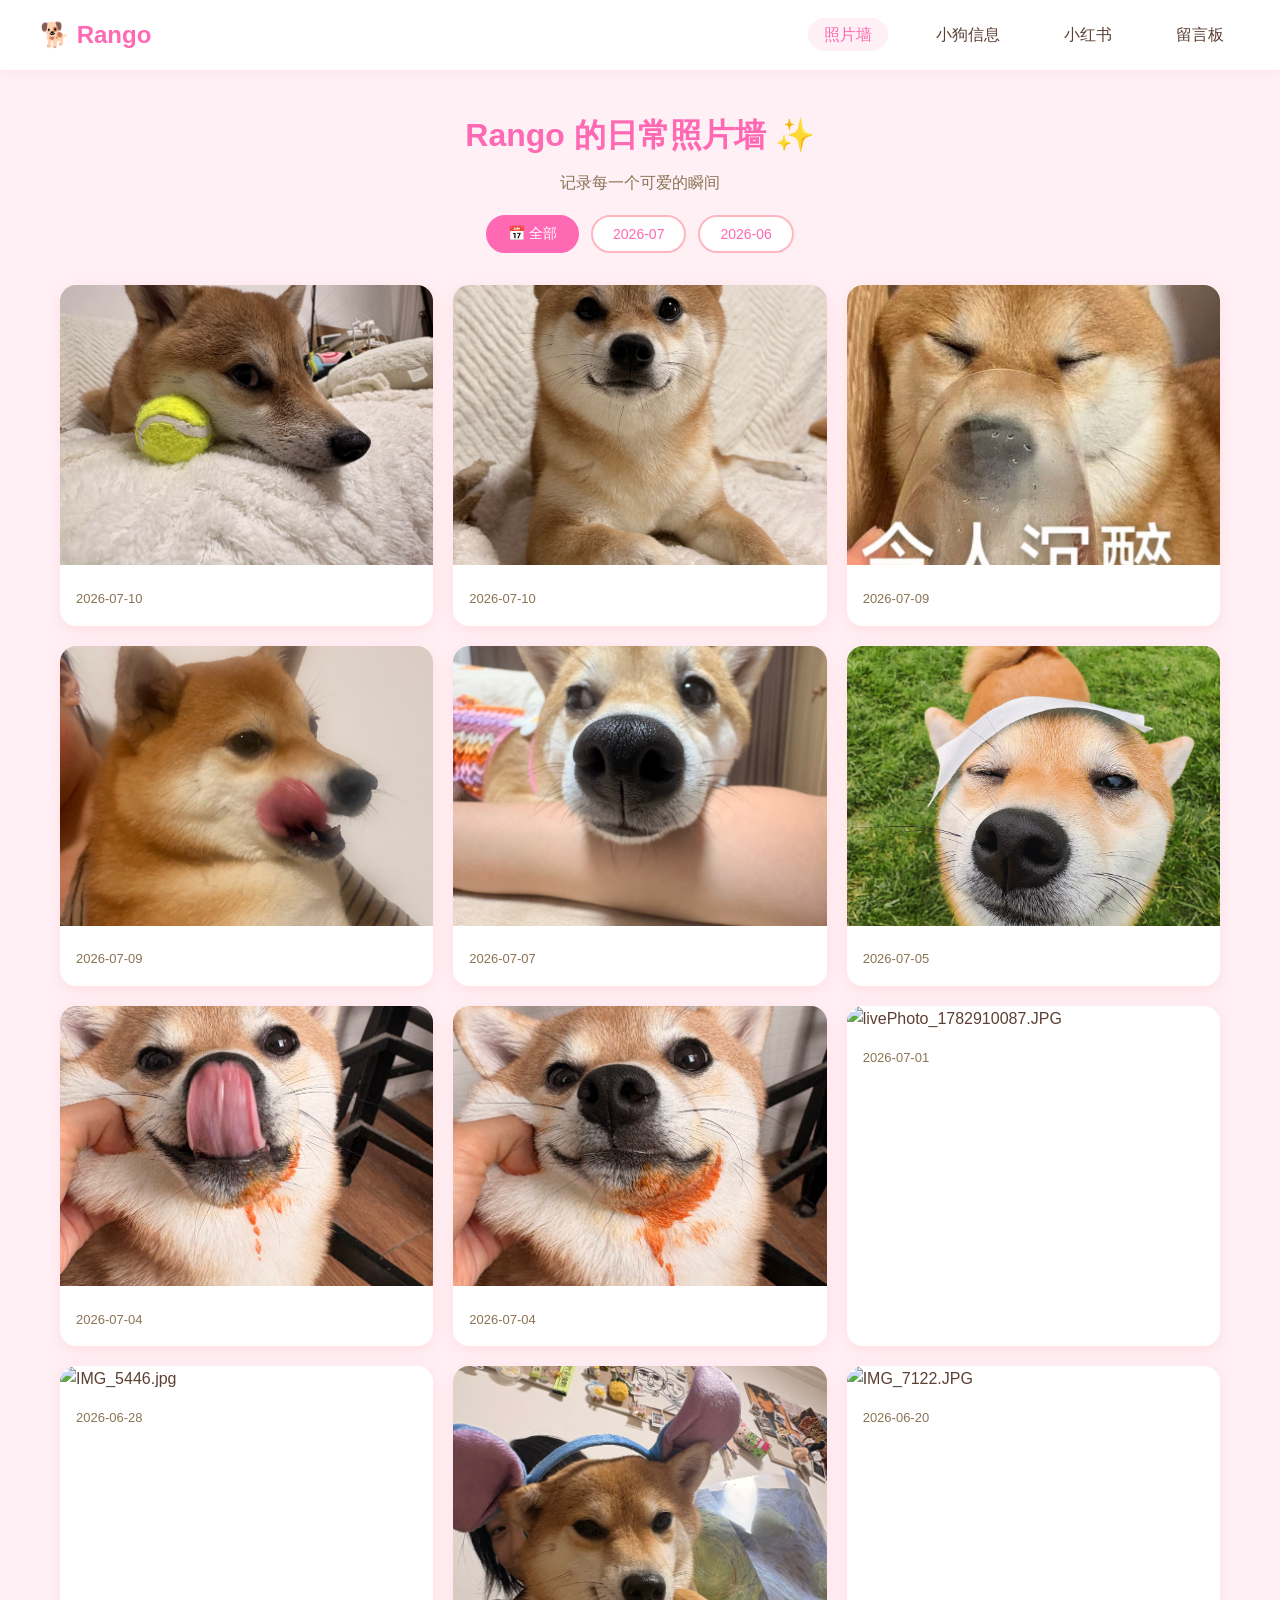
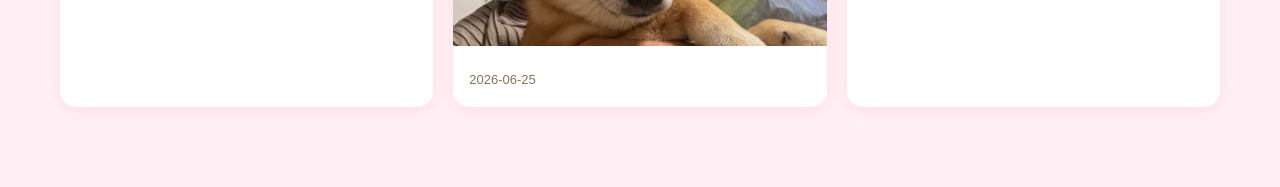
==== index.html @ cf884040 "🐕 Rango website - 小狗日常照片墙" ====
<!DOCTYPE html>
<html lang="zh-CN">
<head>
    <meta charset="UTF-8">
    <meta name="viewport" content="width=device-width, initial-scale=1.0">
    <title>Rango 的日常 🐕</title>
    <link rel="stylesheet" href="styles.css">
</head>
<body>
    <nav>
        <div class="nav-container">
            <div class="logo">🐕 Rango</div>
            <ul class="nav-links">
                <li><a href="index.html" class="active">照片墙</a></li>
                <li><a href="profile.html">小狗信息</a></li>
                <li><a href="xiaohongshu.html">小红书</a></li>
                <li><a href="guestbook.html">留言板</a></li>
            </ul>
        </div>
    </nav>

    <main>
        <h1 class="page-title">Rango 的日常照片墙 ✨</h1>
        <p class="page-subtitle">记录每一个可爱的瞬间</p>
        
        <div id="monthFilter" class="month-filter">
            <button class="filter-btn active" data-filter="all">📅 全部</button>
        </div>
        
        <div id="photoGrid" class="photo-grid">
            <div class="empty-state">
                <div class="emoji">📸</div>
                <p>还没有照片哦~ 运行 update.py 脚本添加照片吧！</p>
            </div>
        </div>
    </main>

    <script>
        let allPhotos = [];

        async function loadPhotos() {
            try {
                const response = await fetch('data/photos.json');
                allPhotos = await response.json();
                const grid = document.getElementById('photoGrid');
                
                if (allPhotos.length === 0) {
                    return;
                }
                
                renderMonthFilter();
                renderPhotos(allPhotos);
            } catch (error) {
                console.log('还没有照片数据，先运行脚本吧~');
            }
        }

        function renderMonthFilter() {
            const months = new Set();
            allPhotos.forEach(photo => {
                const date = photo.date;
                if (date) {
                    months.add(date.substring(0, 7));
                }
            });
            
            const sortedMonths = Array.from(months).sort((a, b) => b.localeCompare(a));
            const filterContainer = document.getElementById('monthFilter');
            
            sortedMonths.forEach(month => {
                const btn = document.createElement('button');
                btn.className = 'filter-btn';
                btn.textContent = month;
                btn.dataset.filter = month;
                btn.onclick = () => filterByMonth(month);
                filterContainer.appendChild(btn);
            });
        }

        function filterByMonth(month) {
            document.querySelectorAll('.filter-btn').forEach(btn => btn.classList.remove('active'));
            event.target.classList.add('active');
            
            if (month === 'all') {
                renderPhotos(allPhotos);
            } else {
                const filtered = allPhotos.filter(photo => photo.date.startsWith(month));
                renderPhotos(filtered);
            }
        }

        function renderPhotos(photos) {
            const grid = document.getElementById('photoGrid');
            
            if (photos.length === 0) {
                grid.innerHTML = `
                    <div class="empty-state">
                        <div class="emoji">📸</div>
                        <p>这个月还没有照片哦~</p>
                    </div>
                `;
                return;
            }
            
            grid.innerHTML = '';
            
            photos.forEach(photo => {
                const card = document.createElement('div');
                card.className = 'photo-card';
                card.innerHTML = `
                    <img src="${photo.src}" alt="${photo.name}" loading="lazy">
                    <div class="photo-info">
                        <div class="photo-date">${photo.date}</div>
                    </div>
                `;
                grid.appendChild(card);
            });
        }
        
        loadPhotos();
    </script>
</body>
</html>
---- styles.css ----
* {
    margin: 0;
    padding: 0;
    box-sizing: border-box;
}

:root {
    --primary-pink: #FFB6C1;
    --light-pink: #FFF0F5;
    --deep-pink: #FF69B4;
    --soft-pink: #FFC0CB;
    --text-dark: #5C4033;
    --text-light: #8B7355;
    --white: #FFFFFF;
    --shadow: 0 4px 15px rgba(255, 182, 193, 0.3);
    --radius: 16px;
}

body {
    font-family: -apple-system, BlinkMacSystemFont, 'Segoe UI', 'PingFang SC', 'Hiragino Sans GB', 'Microsoft YaHei', sans-serif;
    background-color: var(--light-pink);
    color: var(--text-dark);
    line-height: 1.6;
}

nav {
    background: var(--white);
    padding: 16px 40px;
    box-shadow: 0 2px 10px rgba(255, 182, 193, 0.2);
    position: sticky;
    top: 0;
    z-index: 100;
}

.nav-container {
    max-width: 1200px;
    margin: 0 auto;
    display: flex;
    justify-content: space-between;
    align-items: center;
}

.logo {
    font-size: 24px;
    font-weight: bold;
    color: var(--deep-pink);
    display: flex;
    align-items: center;
    gap: 8px;
}

.nav-links {
    display: flex;
    gap: 32px;
    list-style: none;
}

.nav-links a {
    text-decoration: none;
    color: var(--text-dark);
    font-weight: 500;
    padding: 8px 16px;
    border-radius: 20px;
    transition: all 0.3s ease;
}

.nav-links a:hover,
.nav-links a.active {
    background: var(--light-pink);
    color: var(--deep-pink);
}

main {
    max-width: 1200px;
    margin: 0 auto;
    padding: 40px 20px;
}

.page-title {
    text-align: center;
    font-size: 32px;
    margin-bottom: 8px;
    color: var(--deep-pink);
}

.page-subtitle {
    text-align: center;
    color: var(--text-light);
    margin-bottom: 20px;
    font-size: 16px;
}

.month-filter {
    display: flex;
    flex-wrap: wrap;
    gap: 12px;
    justify-content: center;
    margin-bottom: 32px;
}

.filter-btn {
    padding: 8px 20px;
    border: 2px solid var(--primary-pink);
    background: var(--white);
    color: var(--deep-pink);
    border-radius: 20px;
    cursor: pointer;
    font-size: 14px;
    font-weight: 500;
    transition: all 0.3s ease;
}

.filter-btn:hover {
    background: var(--light-pink);
}

.filter-btn.active {
    background: var(--deep-pink);
    color: white;
    border-color: var(--deep-pink);
}

.photo-grid {
    display: grid;
    grid-template-columns: repeat(auto-fill, minmax(280px, 1fr));
    gap: 20px;
    margin-bottom: 40px;
}

.photo-card {
    background: var(--white);
    border-radius: var(--radius);
    overflow: hidden;
    box-shadow: var(--shadow);
    transition: transform 0.3s ease, box-shadow 0.3s ease;
}

.photo-card:hover {
    transform: translateY(-5px);
    box-shadow: 0 8px 25px rgba(255, 182, 193, 0.4);
}

.photo-card img {
    width: 100%;
    height: 280px;
    object-fit: cover;
}

.photo-card .photo-info {
    padding: 16px;
}

.photo-card .photo-date {
    font-size: 13px;
    color: var(--text-light);
}

.profile-card {
    background: var(--white);
    border-radius: var(--radius);
    padding: 40px;
    box-shadow: var(--shadow);
    max-width: 800px;
    margin: 0 auto;
}

.profile-header {
    display: flex;
    align-items: center;
    gap: 32px;
    margin-bottom: 32px;
}

.profile-avatar {
    width: 120px;
    height: 120px;
    border-radius: 50%;
    background: var(--light-pink);
    display: flex;
    align-items: center;
    justify-content: center;
    font-size: 48px;
    border: 4px solid var(--primary-pink);
}

.profile-name {
    font-size: 32px;
    color: var(--deep-pink);
    margin-bottom: 8px;
}

.profile-tagline {
    color: var(--text-light);
    font-size: 16px;
}

.info-section {
    margin-bottom: 28px;
}

.info-section h3 {
    color: var(--deep-pink);
    margin-bottom: 12px;
    font-size: 20px;
    display: flex;
    align-items: center;
    gap: 8px;
}

.info-grid {
    display: grid;
    grid-template-columns: repeat(2, 1fr);
    gap: 16px;
}

.info-item {
    background: var(--light-pink);
    padding: 16px;
    border-radius: 12px;
}

.info-item .label {
    font-size: 13px;
    color: var(--text-light);
    margin-bottom: 4px;
}

.info-item .value {
    font-size: 18px;
    font-weight: 600;
    color: var(--text-dark);
}

.stats-grid {
    display: grid;
    grid-template-columns: repeat(4, 1fr);
    gap: 20px;
    margin-bottom: 40px;
}

.stat-card {
    background: var(--white);
    padding: 24px;
    border-radius: var(--radius);
    text-align: center;
    box-shadow: var(--shadow);
}

.stat-number {
    font-size: 32px;
    font-weight: bold;
    color: var(--deep-pink);
    margin-bottom: 4px;
}

.stat-label {
    font-size: 14px;
    color: var(--text-light);
}

.note-grid {
    display: grid;
    grid-template-columns: repeat(auto-fill, minmax(240px, 1fr));
    gap: 20px;
}

.note-card {
    background: var(--white);
    border-radius: var(--radius);
    overflow: hidden;
    box-shadow: var(--shadow);
    transition: transform 0.3s ease;
}

.note-card:hover {
    transform: translateY(-3px);
}

.note-card img {
    width: 100%;
    aspect-ratio: 3/4;
    object-fit: cover;
}

.note-card .note-content {
    padding: 16px;
}

.note-card .note-title {
    font-size: 15px;
    font-weight: 600;
    margin-bottom: 8px;
    line-height: 1.4;
}

.note-card .note-stats {
    display: flex;
    gap: 16px;
    font-size: 13px;
    color: var(--text-light);
}

.xhs-header {
    background: var(--white);
    border-radius: var(--radius);
    padding: 32px;
    box-shadow: var(--shadow);
    margin-bottom: 32px;
    display: flex;
    align-items: center;
    gap: 28px;
}

.xhs-avatar {
    width: 100px;
    height: 100px;
    border-radius: 50%;
    background: linear-gradient(135deg, var(--primary-pink), var(--deep-pink));
    display: flex;
    align-items: center;
    justify-content: center;
    font-size: 40px;
    flex-shrink: 0;
}

.xhs-info h2 {
    font-size: 24px;
    margin-bottom: 8px;
    color: var(--text-dark);
}

.xhs-info .xhs-id {
    color: var(--text-light);
    font-size: 14px;
    margin-bottom: 12px;
}

.xhs-info .xhs-bio {
    color: var(--text-dark);
    font-size: 15px;
    line-height: 1.6;
}

.style-section {
    background: var(--white);
    border-radius: var(--radius);
    padding: 32px;
    box-shadow: var(--shadow);
    margin-bottom: 32px;
}

.style-section h3 {
    color: var(--deep-pink);
    margin-bottom: 16px;
    font-size: 20px;
}

.style-tags {
    display: flex;
    flex-wrap: wrap;
    gap: 12px;
}

.style-tag {
    background: var(--light-pink);
    color: var(--deep-pink);
    padding: 8px 20px;
    border-radius: 20px;
    font-size: 14px;
    font-weight: 500;
}

.empty-state {
    text-align: center;
    padding: 60px 20px;
    color: var(--text-light);
}

.empty-state .emoji {
    font-size: 64px;
    margin-bottom: 16px;
}

.empty-state p {
    font-size: 16px;
}

.guestbook-container {
    max-width: 800px;
    margin: 0 auto;
}

.guestbook-form {
    background: var(--white);
    border-radius: var(--radius);
    padding: 32px;
    box-shadow: var(--shadow);
    margin-bottom: 32px;
}

.guestbook-form h3 {
    color: var(--deep-pink);
    margin-bottom: 24px;
    font-size: 20px;
}

.form-group {
    margin-bottom: 20px;
}

.form-group label {
    display: block;
    margin-bottom: 8px;
    color: var(--text-dark);
    font-weight: 500;
}

.form-group input,
.form-group textarea {
    width: 100%;
    padding: 12px;
    border: 2px solid var(--primary-pink);
    border-radius: 12px;
    font-size: 15px;
    transition: border-color 0.3s ease;
}

.form-group input:focus,
.form-group textarea:focus {
    outline: none;
    border-color: var(--deep-pink);
}

.form-group textarea {
    resize: vertical;
}

.submit-btn {
    width: 100%;
    padding: 14px;
    background: linear-gradient(135deg, var(--deep-pink), var(--primary-pink));
    color: white;
    border: none;
    border-radius: 12px;
    font-size: 16px;
    font-weight: 600;
    cursor: pointer;
    transition: transform 0.3s ease, box-shadow 0.3s ease;
}

.submit-btn:hover {
    transform: translateY(-2px);
    box-shadow: 0 6px 20px rgba(255, 105, 180, 0.4);
}

.guestbook-list {
    background: var(--white);
    border-radius: var(--radius);
    padding: 32px;
    box-shadow: var(--shadow);
}

.guestbook-list h3 {
    color: var(--deep-pink);
    margin-bottom: 20px;
    font-size: 20px;
}

.messages {
    display: flex;
    flex-direction: column;
    gap: 16px;
}

.message-card {
    background: var(--light-pink);
    padding: 20px;
    border-radius: 12px;
}

.message-header {
    display: flex;
    justify-content: space-between;
    align-items: center;
    margin-bottom: 12px;
}

.message-name {
    font-weight: 600;
    color: var(--deep-pink);
    font-size: 15px;
}

.message-time {
    font-size: 12px;
    color: var(--text-light);
}

.message-content {
    color: var(--text-dark);
    line-height: 1.6;
    font-size: 15px;
}

@media (max-width: 768px) {
    .nav-links {
        gap: 16px;
    }
    
    .nav-links a {
        padding: 6px 12px;
        font-size: 14px;
    }
    
    .profile-header {
        flex-direction: column;
        text-align: center;
    }
    
    .info-grid {
        grid-template-columns: 1fr;
    }
    
    .stats-grid {
        grid-template-columns: repeat(2, 1fr);
    }
    
    .xhs-header {
        flex-direction: column;
        text-align: center;
    }
    
    .photo-grid {
        grid-template-columns: repeat(auto-fill, minmax(160px, 1fr));
        gap: 12px;
    }
    
    .photo-card img {
        height: 180px;
    }
}
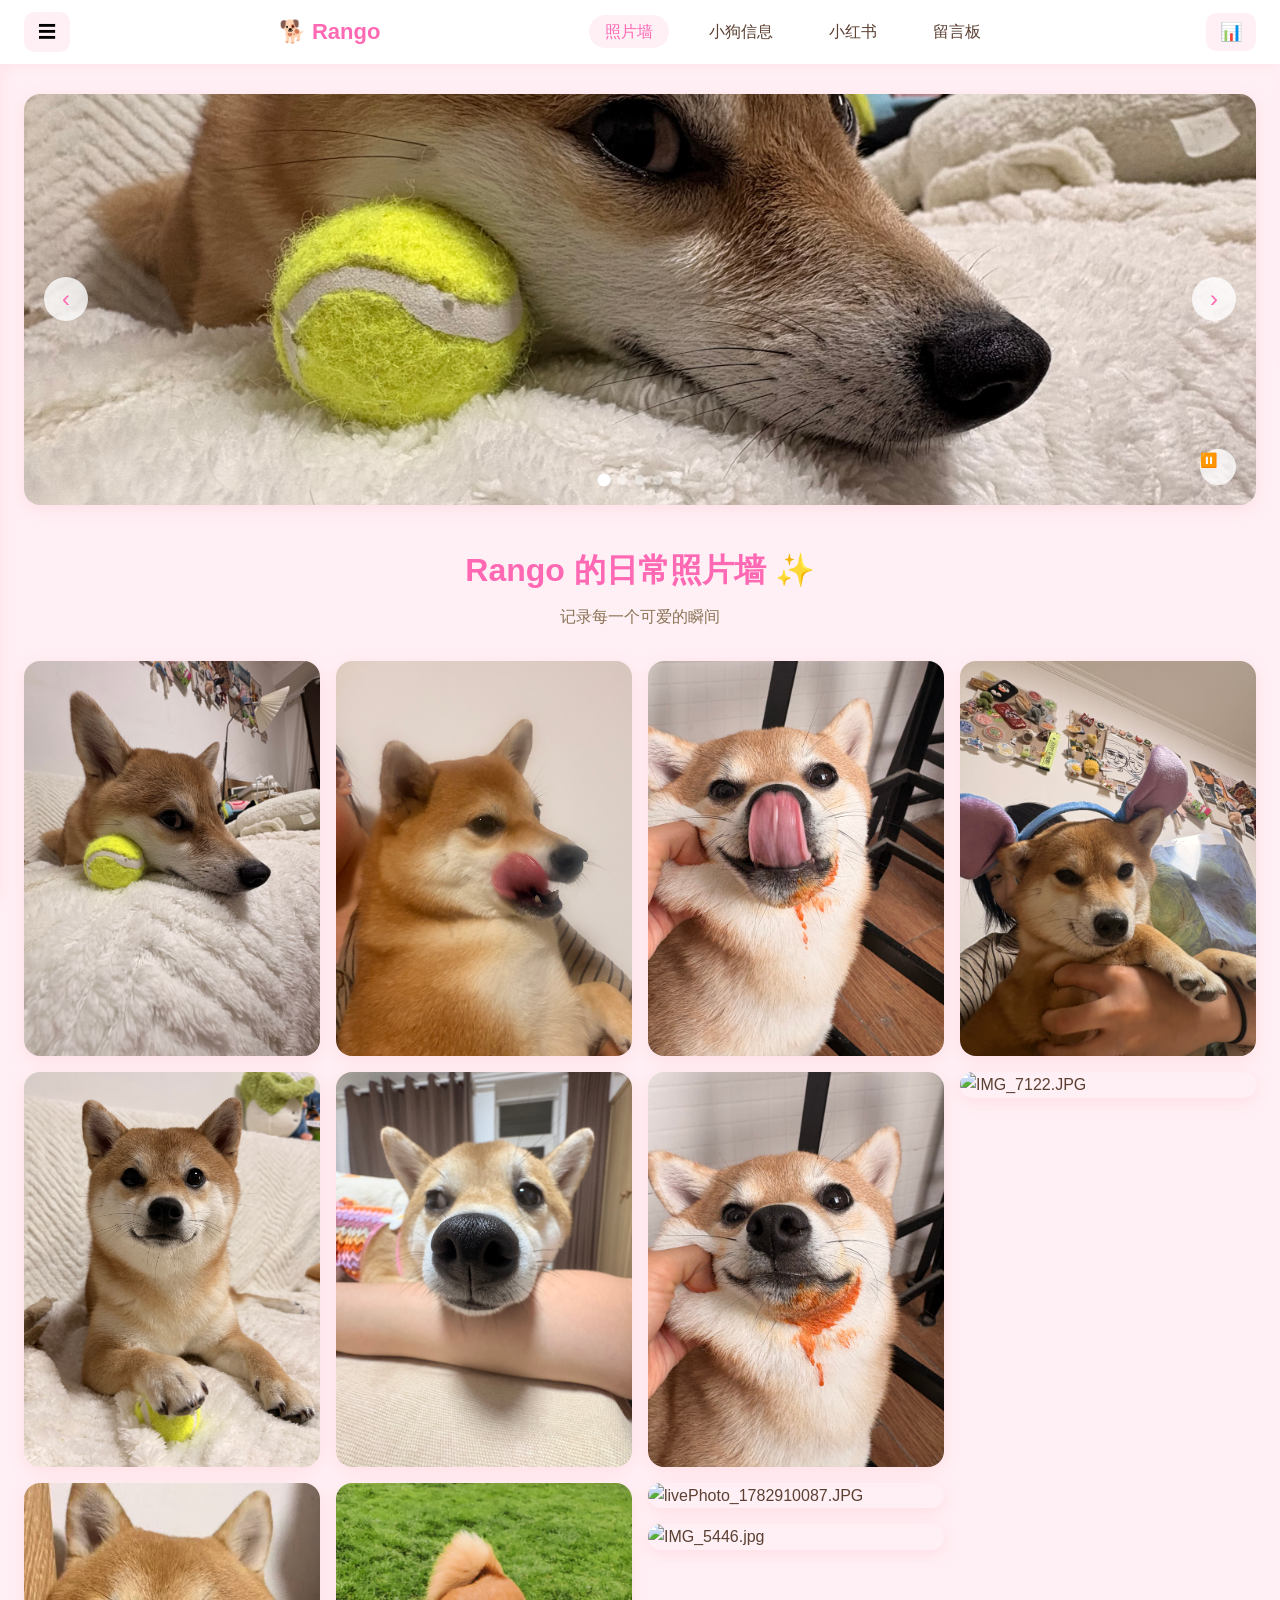
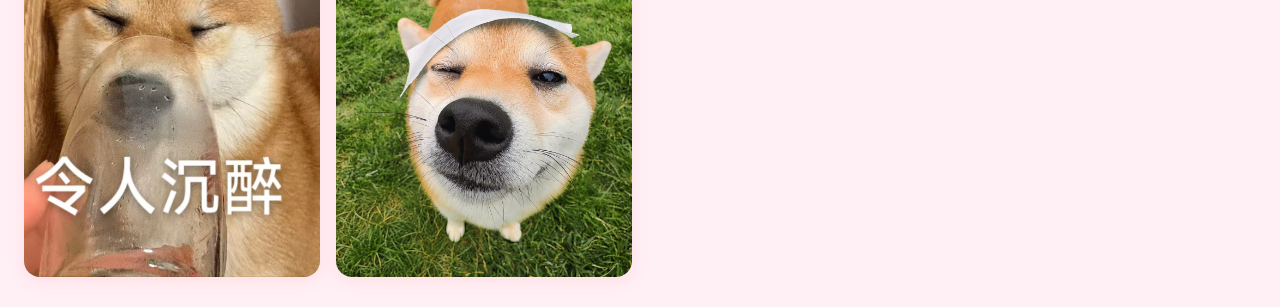
==== commit 656e1e6f: "✨ 照片墙升级：瀑布流布局、侧边分类、轮播图、全屏查看、点赞、分享、数据统计" ====
--- a/index.html
+++ b/index.html
@@ -9,6 +9,7 @@
 <body>
     <nav>
         <div class="nav-container">
+            <button id="toggleSidebar" class="sidebar-toggle">☰</button>
             <div class="logo">🐕 Rango</div>
             <ul class="nav-links">
                 <li><a href="index.html" class="active">照片墙</a></li>
@@ -16,18 +17,90 @@
                 <li><a href="xiaohongshu.html">小红书</a></li>
                 <li><a href="guestbook.html">留言板</a></li>
             </ul>
+            <button id="toggleStats" class="stats-toggle">📊</button>
         </div>
     </nav>
 
-    <main>
+    <aside id="sidebar" class="sidebar">
+        <div class="sidebar-header">
+            <h3>🏷️ 分类</h3>
+        </div>
+        <ul class="category-list">
+            <li class="category-item active" data-category="all">
+                <span class="category-icon">📸</span>
+                <span class="category-name">全部照片</span>
+            </li>
+            <li class="category-item" data-category="daily">
+                <span class="category-icon">🏠</span>
+                <span class="category-name">日常</span>
+            </li>
+            <li class="category-item" data-category="walk">
+                <span class="category-icon">🚶</span>
+                <span class="category-name">散步</span>
+            </li>
+            <li class="category-item" data-category="sleep">
+                <span class="category-icon">😴</span>
+                <span class="category-name">睡觉</span>
+            </li>
+            <li class="category-item" data-category="play">
+                <span class="category-icon">🎾</span>
+                <span class="category-name">玩耍</span>
+            </li>
+            <li class="category-item" data-category="eat">
+                <span class="category-icon">🍖</span>
+                <span class="category-name">吃东西</span>
+            </li>
+            <li class="category-item" data-category="cute">
+                <span class="category-icon">🥰</span>
+                <span class="category-name">可爱瞬间</span>
+            </li>
+        </ul>
+        <div class="sidebar-month">
+            <h4>📅 按月份</h4>
+            <ul id="monthList" class="month-list"></ul>
+        </div>
+    </aside>
+
+    <div id="statsPanel" class="stats-panel">
+        <div class="stats-panel-header">
+            <h3>📊 数据统计</h3>
+            <button id="closeStats" class="close-btn">×</button>
+        </div>
+        <div class="stats-grid-small">
+            <div class="stat-item">
+                <div class="stat-num" id="totalPhotos">0</div>
+                <div class="stat-label">总照片数</div>
+            </div>
+            <div class="stat-item">
+                <div class="stat-num" id="totalLikes">0</div>
+                <div class="stat-label">总点赞</div>
+            </div>
+            <div class="stat-item">
+                <div class="stat-num" id="monthPhotos">0</div>
+                <div class="stat-label">本月新增</div>
+            </div>
+            <div class="stat-item">
+                <div class="stat-num" id="totalMonths">0</div>
+                <div class="stat-label">记录月数</div>
+            </div>
+        </div>
+    </div>
+
+    <main id="mainContent">
+        <div class="carousel-container">
+            <div class="carousel" id="carousel">
+                <div class="carousel-track" id="carouselTrack"></div>
+                <button class="carousel-btn prev" id="prevBtn">‹</button>
+                <button class="carousel-btn next" id="nextBtn">›</button>
+                <div class="carousel-dots" id="carouselDots"></div>
+                <div class="carousel-play" id="playPauseBtn">⏸️</div>
+            </div>
+        </div>
+
         <h1 class="page-title">Rango 的日常照片墙 ✨</h1>
         <p class="page-subtitle">记录每一个可爱的瞬间</p>
         
-        <div id="monthFilter" class="month-filter">
-            <button class="filter-btn active" data-filter="all">📅 全部</button>
-        </div>
-        
-        <div id="photoGrid" class="photo-grid">
+        <div id="photoGrid" class="masonry-grid">
             <div class="empty-state">
                 <div class="emoji">📸</div>
                 <p>还没有照片哦~ 运行 update.py 脚本添加照片吧！</p>
@@ -35,58 +108,136 @@
         </div>
     </main>
 
+    <div id="lightbox" class="lightbox">
+        <span class="lightbox-close" id="lightboxClose">×</span>
+        <span class="lightbox-prev" id="lightboxPrev">‹</span>
+        <span class="lightbox-next" id="lightboxNext">›</span>
+        <div class="lightbox-content">
+            <img id="lightboxImg" src="" alt="">
+            <div class="lightbox-info">
+                <span id="lightboxDate"></span>
+                <div class="lightbox-actions">
+                    <button class="action-btn like-btn" id="likeBtn">❤️ <span id="likeCount">0</span></button>
+                    <button class="action-btn share-btn" id="shareBtn">📤 分享</button>
+                </div>
+            </div>
+        </div>
+    </div>
+
+    <div id="shareModal" class="share-modal">
+        <div class="share-content">
+            <h3>📤 分享照片</h3>
+            <div class="share-options">
+                <button class="share-option" data-type="copy">
+                    <span class="share-icon">🔗</span>
+                    <span>复制链接</span>
+                </button>
+                <button class="share-option" data-type="download">
+                    <span class="share-icon">💾</span>
+                    <span>保存图片</span>
+                </button>
+            </div>
+            <button class="close-share" id="closeShare">关闭</button>
+        </div>
+    </div>
+
     <script>
         let allPhotos = [];
+        let currentPhotos = [];
+        let currentIndex = 0;
+        let carouselIndex = 0;
+        let carouselTimer = null;
+        let isPlaying = true;
+        let likes = {};
+
+        function loadLikes() {
+            try {
+                const saved = localStorage.getItem('photo_likes');
+                if (saved) {
+                    likes = JSON.parse(saved);
+                }
+            } catch (e) {
+                likes = {};
+            }
+        }
+
+        function saveLikes() {
+            localStorage.setItem('photo_likes', JSON.stringify(likes));
+        }
 
         async function loadPhotos() {
             try {
                 const response = await fetch('data/photos.json');
                 allPhotos = await response.json();
-                const grid = document.getElementById('photoGrid');
+                
+                allPhotos.forEach(photo => {
+                    if (!likes[photo.name]) {
+                        likes[photo.name] = photo.likes || 0;
+                    }
+                });
                 
                 if (allPhotos.length === 0) {
                     return;
                 }
                 
-                renderMonthFilter();
-                renderPhotos(allPhotos);
+                currentPhotos = [...allPhotos];
+                renderMonthList();
+                renderCarousel();
+                renderPhotos(currentPhotos);
+                updateStats();
+                startCarousel();
             } catch (error) {
                 console.log('还没有照片数据，先运行脚本吧~');
             }
         }
 
-        function renderMonthFilter() {
+        function renderMonthList() {
             const months = new Set();
             allPhotos.forEach(photo => {
-                const date = photo.date;
-                if (date) {
-                    months.add(date.substring(0, 7));
+                if (photo.date) {
+                    months.add(photo.date.substring(0, 7));
                 }
             });
             
             const sortedMonths = Array.from(months).sort((a, b) => b.localeCompare(a));
-            const filterContainer = document.getElementById('monthFilter');
+            const monthList = document.getElementById('monthList');
+            monthList.innerHTML = '';
             
             sortedMonths.forEach(month => {
-                const btn = document.createElement('button');
-                btn.className = 'filter-btn';
-                btn.textContent = month;
-                btn.dataset.filter = month;
-                btn.onclick = () => filterByMonth(month);
-                filterContainer.appendChild(btn);
-            });
+                const count = allPhotos.filter(p => p.date.startsWith(month)).length;
+                const li = document.createElement('li');
+                li.className = 'month-item';
+                li.textContent = `${month} (${count})`;
+                li.onclick = () => filterByMonth(month);
+                monthList.appendChild(li);
+            });
+        }
+
+        function filterByCategory(category) {
+            document.querySelectorAll('.category-item').forEach(item => {
+                item.classList.remove('active');
+                if (item.dataset.category === category) {
+                    item.classList.add('active');
+                }
+            });
+            
+            if (category === 'all') {
+                currentPhotos = [...allPhotos];
+            } else {
+                currentPhotos = allPhotos.filter(photo => {
+                    if (photo.category) {
+                        return photo.category === category;
+                    }
+                    return true;
+                });
+            }
+            
+            renderPhotos(currentPhotos);
         }
 
         function filterByMonth(month) {
-            document.querySelectorAll('.filter-btn').forEach(btn => btn.classList.remove('active'));
-            event.target.classList.add('active');
-            
-            if (month === 'all') {
-                renderPhotos(allPhotos);
-            } else {
-                const filtered = allPhotos.filter(photo => photo.date.startsWith(month));
-                renderPhotos(filtered);
-            }
+            currentPhotos = allPhotos.filter(photo => photo.date.startsWith(month));
+            renderPhotos(currentPhotos);
         }
 
         function renderPhotos(photos) {
@@ -96,7 +247,7 @@
                 grid.innerHTML = `
                     <div class="empty-state">
                         <div class="emoji">📸</div>
-                        <p>这个月还没有照片哦~</p>
+                        <p>还没有照片哦~</p>
                     </div>
                 `;
                 return;
@@ -104,20 +255,227 @@
             
             grid.innerHTML = '';
             
-            photos.forEach(photo => {
+            photos.forEach((photo, index) => {
                 const card = document.createElement('div');
-                card.className = 'photo-card';
+                card.className = 'masonry-item';
+                card.onclick = () => openLightbox(index);
                 card.innerHTML = `
-                    <img src="${photo.src}" alt="${photo.name}" loading="lazy">
-                    <div class="photo-info">
-                        <div class="photo-date">${photo.date}</div>
+                    <div class="photo-card">
+                        <img src="${photo.src}" alt="${photo.name}" loading="lazy">
+                        <div class="photo-overlay">
+                            <span class="photo-date">${photo.date}</span>
+                            <span class="photo-likes">❤️ ${likes[photo.name] || 0}</span>
+                        </div>
                     </div>
                 `;
                 grid.appendChild(card);
             });
         }
-        
-        loadPhotos();
+
+        function renderCarousel() {
+            const shuffled = [...allPhotos].sort(() => Math.random() - 0.5).slice(0, 5);
+            const track = document.getElementById('carouselTrack');
+            const dots = document.getElementById('carouselDots');
+            
+            track.innerHTML = '';
+            dots.innerHTML = '';
+            
+            shuffled.forEach((photo, index) => {
+                const slide = document.createElement('div');
+                slide.className = 'carousel-slide';
+                slide.innerHTML = `<img src="${photo.src}" alt="">`;
+                track.appendChild(slide);
+                
+                const dot = document.createElement('span');
+                dot.className = 'dot' + (index === 0 ? ' active' : '');
+                dot.onclick = () => goToSlide(index);
+                dots.appendChild(dot);
+            });
+        }
+
+        function goToSlide(index) {
+            const track = document.getElementById('carouselTrack');
+            const slides = track.querySelectorAll('.carousel-slide');
+            const dots = document.querySelectorAll('.dot');
+            
+            if (index >= slides.length) index = 0;
+            if (index < 0) index = slides.length - 1;
+            
+            carouselIndex = index;
+            track.style.transform = `translateX(-${index * 100}%)`;
+            
+            dots.forEach((dot, i) => {
+                dot.classList.toggle('active', i === index);
+            });
+        }
+
+        function nextSlide() {
+            goToSlide(carouselIndex + 1);
+        }
+
+        function prevSlide() {
+            goToSlide(carouselIndex - 1);
+        }
+
+        function startCarousel() {
+            if (carouselTimer) clearInterval(carouselTimer);
+            carouselTimer = setInterval(nextSlide, 4000);
+        }
+
+        function toggleCarousel() {
+            isPlaying = !isPlaying;
+            const btn = document.getElementById('playPauseBtn');
+            btn.textContent = isPlaying ? '⏸️' : '▶️';
+            
+            if (isPlaying) {
+                startCarousel();
+            } else {
+                clearInterval(carouselTimer);
+            }
+        }
+
+        function openLightbox(index) {
+            currentIndex = index;
+            const photo = currentPhotos[index];
+            const lightbox = document.getElementById('lightbox');
+            const img = document.getElementById('lightboxImg');
+            const date = document.getElementById('lightboxDate');
+            const likeCount = document.getElementById('likeCount');
+            
+            img.src = photo.src;
+            date.textContent = photo.date;
+            likeCount.textContent = likes[photo.name] || 0;
+            
+            lightbox.style.display = 'flex';
+            document.body.style.overflow = 'hidden';
+        }
+
+        function closeLightbox() {
+            document.getElementById('lightbox').style.display = 'none';
+            document.body.style.overflow = '';
+        }
+
+        function prevPhoto() {
+            if (currentIndex > 0) {
+                openLightbox(currentIndex - 1);
+            }
+        }
+
+        function nextPhoto() {
+            if (currentIndex < currentPhotos.length - 1) {
+                openLightbox(currentIndex + 1);
+            }
+        }
+
+        function toggleLike() {
+            const photo = currentPhotos[currentIndex];
+            if (!photo) return;
+            
+            if (!likes[photo.name]) {
+                likes[photo.name] = 0;
+            }
+            likes[photo.name]++;
+            saveLikes();
+            
+            document.getElementById('likeCount').textContent = likes[photo.name];
+            updateStats();
+            renderPhotos(currentPhotos);
+        }
+
+        function updateStats() {
+            const totalPhotos = allPhotos.length;
+            const totalLikes = Object.values(likes).reduce((a, b) => a + b, 0);
+            
+            const now = new Date();
+            const currentMonth = `${now.getFullYear()}-${String(now.getMonth() + 1).padStart(2, '0')}`;
+            const monthPhotos = allPhotos.filter(p => p.date.startsWith(currentMonth)).length;
+            
+            const months = new Set(allPhotos.map(p => p.date.substring(0, 7)));
+            
+            document.getElementById('totalPhotos').textContent = totalPhotos;
+            document.getElementById('totalLikes').textContent = totalLikes;
+            document.getElementById('monthPhotos').textContent = monthPhotos;
+            document.getElementById('totalMonths').textContent = months.size;
+        }
+
+        function toggleSidebar() {
+            document.getElementById('sidebar').classList.toggle('open');
+            document.getElementById('mainContent').classList.toggle('shifted');
+        }
+
+        function toggleStats() {
+            document.getElementById('statsPanel').classList.toggle('open');
+        }
+
+        function openShareModal() {
+            document.getElementById('shareModal').style.display = 'flex';
+        }
+
+        function closeShareModal() {
+            document.getElementById('shareModal').style.display = 'none';
+        }
+
+        function handleShare(type) {
+            const photo = currentPhotos[currentIndex];
+            if (!photo) return;
+            
+            if (type === 'copy') {
+                const url = window.location.href + '#' + photo.name;
+                navigator.clipboard.writeText(url).then(() => {
+                    alert('链接已复制到剪贴板！');
+                });
+            } else if (type === 'download') {
+                const a = document.createElement('a');
+                a.href = photo.src;
+                a.download = photo.name;
+                a.click();
+            }
+            
+            closeShareModal();
+        }
+
+        document.addEventListener('DOMContentLoaded', () => {
+            loadLikes();
+            loadPhotos();
+            
+            document.getElementById('toggleSidebar').onclick = toggleSidebar;
+            document.getElementById('toggleStats').onclick = toggleStats;
+            document.getElementById('closeStats').onclick = toggleStats;
+            
+            document.getElementById('prevBtn').onclick = prevSlide;
+            document.getElementById('nextBtn').onclick = nextSlide;
+            document.getElementById('playPauseBtn').onclick = toggleCarousel;
+            
+            document.getElementById('lightboxClose').onclick = closeLightbox;
+            document.getElementById('lightboxPrev').onclick = prevPhoto;
+            document.getElementById('lightboxNext').onclick = nextPhoto;
+            document.getElementById('likeBtn').onclick = toggleLike;
+            document.getElementById('shareBtn').onclick = openShareModal;
+            
+            document.getElementById('closeShare').onclick = closeShareModal;
+            document.querySelectorAll('.share-option').forEach(btn => {
+                btn.onclick = () => handleShare(btn.dataset.type);
+            });
+            
+            document.querySelectorAll('.category-item').forEach(item => {
+                item.onclick = () => filterByCategory(item.dataset.category);
+            });
+            
+            document.addEventListener('keydown', (e) => {
+                const lightbox = document.getElementById('lightbox');
+                if (lightbox.style.display === 'flex') {
+                    if (e.key === 'Escape') closeLightbox();
+                    if (e.key === 'ArrowLeft') prevPhoto();
+                    if (e.key === 'ArrowRight') nextPhoto();
+                }
+            });
+            
+            document.getElementById('lightbox').onclick = (e) => {
+                if (e.target.id === 'lightbox') {
+                    closeLightbox();
+                }
+            };
+        });
     </script>
 </body>
 </html>
--- a/styles.css
+++ b/styles.css
@@ -25,7 +25,7 @@
 
 nav {
     background: var(--white);
-    padding: 16px 40px;
+    padding: 12px 24px;
     box-shadow: 0 2px 10px rgba(255, 182, 193, 0.2);
     position: sticky;
     top: 0;
@@ -33,15 +33,32 @@
 }
 
 .nav-container {
-    max-width: 1200px;
+    max-width: 1400px;
     margin: 0 auto;
     display: flex;
     justify-content: space-between;
     align-items: center;
 }
 
+.sidebar-toggle,
+.stats-toggle {
+    background: var(--light-pink);
+    border: none;
+    padding: 8px 14px;
+    border-radius: 10px;
+    cursor: pointer;
+    font-size: 18px;
+    transition: all 0.3s ease;
+}
+
+.sidebar-toggle:hover,
+.stats-toggle:hover {
+    background: var(--primary-pink);
+    color: white;
+}
+
 .logo {
-    font-size: 24px;
+    font-size: 22px;
     font-weight: bold;
     color: var(--deep-pink);
     display: flex;
@@ -51,7 +68,7 @@
 
 .nav-links {
     display: flex;
-    gap: 32px;
+    gap: 24px;
     list-style: none;
 }
 
@@ -70,10 +87,279 @@
     color: var(--deep-pink);
 }
 
+.sidebar {
+    position: fixed;
+    left: -260px;
+    top: 60px;
+    width: 260px;
+    height: calc(100vh - 60px);
+    background: var(--white);
+    box-shadow: 2px 0 15px rgba(255, 182, 193, 0.2);
+    transition: left 0.3s ease;
+    z-index: 90;
+    overflow-y: auto;
+    padding: 20px 0;
+}
+
+.sidebar.open {
+    left: 0;
+}
+
+.sidebar-header {
+    padding: 0 20px 16px;
+    border-bottom: 2px solid var(--light-pink);
+    margin-bottom: 16px;
+}
+
+.sidebar-header h3 {
+    color: var(--deep-pink);
+    font-size: 18px;
+}
+
+.category-list {
+    list-style: none;
+    padding: 0 12px;
+}
+
+.category-item {
+    display: flex;
+    align-items: center;
+    gap: 12px;
+    padding: 12px 16px;
+    border-radius: 12px;
+    cursor: pointer;
+    transition: all 0.3s ease;
+    margin-bottom: 4px;
+}
+
+.category-item:hover {
+    background: var(--light-pink);
+}
+
+.category-item.active {
+    background: linear-gradient(135deg, var(--deep-pink), var(--primary-pink));
+    color: white;
+}
+
+.category-icon {
+    font-size: 20px;
+}
+
+.category-name {
+    font-weight: 500;
+    font-size: 15px;
+}
+
+.sidebar-month {
+    padding: 20px 12px 0;
+    border-top: 2px solid var(--light-pink);
+    margin-top: 16px;
+}
+
+.sidebar-month h4 {
+    color: var(--text-light);
+    font-size: 14px;
+    margin-bottom: 12px;
+    padding: 0 16px;
+}
+
+.month-list {
+    list-style: none;
+}
+
+.month-item {
+    padding: 8px 16px;
+    border-radius: 8px;
+    cursor: pointer;
+    font-size: 14px;
+    transition: all 0.3s ease;
+    color: var(--text-light);
+}
+
+.month-item:hover {
+    background: var(--light-pink);
+    color: var(--deep-pink);
+}
+
+.stats-panel {
+    position: fixed;
+    right: -300px;
+    top: 70px;
+    width: 280px;
+    background: var(--white);
+    border-radius: var(--radius);
+    box-shadow: 0 8px 30px rgba(255, 105, 180, 0.2);
+    transition: right 0.3s ease;
+    z-index: 90;
+    padding: 20px;
+}
+
+.stats-panel.open {
+    right: 20px;
+}
+
+.stats-panel-header {
+    display: flex;
+    justify-content: space-between;
+    align-items: center;
+    margin-bottom: 20px;
+}
+
+.stats-panel-header h3 {
+    color: var(--deep-pink);
+    font-size: 18px;
+}
+
+.close-btn {
+    background: none;
+    border: none;
+    font-size: 24px;
+    cursor: pointer;
+    color: var(--text-light);
+    line-height: 1;
+}
+
+.close-btn:hover {
+    color: var(--deep-pink);
+}
+
+.stats-grid-small {
+    display: grid;
+    grid-template-columns: repeat(2, 1fr);
+    gap: 12px;
+}
+
+.stat-item {
+    background: var(--light-pink);
+    padding: 16px;
+    border-radius: 12px;
+    text-align: center;
+}
+
+.stat-num {
+    font-size: 24px;
+    font-weight: bold;
+    color: var(--deep-pink);
+    margin-bottom: 4px;
+}
+
+.stat-item .stat-label {
+    font-size: 12px;
+    color: var(--text-light);
+}
+
 main {
-    max-width: 1200px;
+    max-width: 1400px;
     margin: 0 auto;
-    padding: 40px 20px;
+    padding: 30px 24px;
+    transition: margin-left 0.3s ease;
+}
+
+main.shifted {
+    margin-left: 260px;
+}
+
+.carousel-container {
+    margin-bottom: 40px;
+    border-radius: var(--radius);
+    overflow: hidden;
+    box-shadow: var(--shadow);
+}
+
+.carousel {
+    position: relative;
+    overflow: hidden;
+    aspect-ratio: 3 / 1;
+}
+
+.carousel-track {
+    display: flex;
+    width: 100%;
+    height: 100%;
+    transition: transform 0.5s ease;
+}
+
+.carousel-slide {
+    min-width: 100%;
+    height: 100%;
+}
+
+.carousel-slide img {
+    width: 100%;
+    height: 100%;
+    object-fit: cover;
+}
+
+.carousel-btn {
+    position: absolute;
+    top: 50%;
+    transform: translateY(-50%);
+    background: rgba(255, 255, 255, 0.8);
+    border: none;
+    width: 44px;
+    height: 44px;
+    border-radius: 50%;
+    font-size: 24px;
+    cursor: pointer;
+    color: var(--deep-pink);
+    transition: all 0.3s ease;
+    display: flex;
+    align-items: center;
+    justify-content: center;
+}
+
+.carousel-btn:hover {
+    background: var(--white);
+    transform: translateY(-50%) scale(1.1);
+}
+
+.carousel-btn.prev {
+    left: 20px;
+}
+
+.carousel-btn.next {
+    right: 20px;
+}
+
+.carousel-dots {
+    position: absolute;
+    bottom: 20px;
+    left: 50%;
+    transform: translateX(-50%);
+    display: flex;
+    gap: 8px;
+}
+
+.dot {
+    width: 10px;
+    height: 10px;
+    border-radius: 50%;
+    background: rgba(255, 255, 255, 0.5);
+    cursor: pointer;
+    transition: all 0.3s ease;
+}
+
+.dot.active {
+    background: var(--white);
+    transform: scale(1.3);
+}
+
+.carousel-play {
+    position: absolute;
+    bottom: 20px;
+    right: 20px;
+    background: rgba(255, 255, 255, 0.8);
+    border: none;
+    width: 36px;
+    height: 36px;
+    border-radius: 50%;
+    cursor: pointer;
+    font-size: 14px;
+    transition: all 0.3s ease;
+}
+
+.carousel-play:hover {
+    background: var(--white);
 }
 
 .page-title {
@@ -86,8 +372,62 @@
 .page-subtitle {
     text-align: center;
     color: var(--text-light);
-    margin-bottom: 20px;
+    margin-bottom: 32px;
     font-size: 16px;
+}
+
+.masonry-grid {
+    column-count: 4;
+    column-gap: 16px;
+}
+
+.masonry-item {
+    break-inside: avoid;
+    margin-bottom: 16px;
+    cursor: pointer;
+}
+
+.photo-card {
+    position: relative;
+    border-radius: var(--radius);
+    overflow: hidden;
+    box-shadow: var(--shadow);
+    transition: transform 0.3s ease, box-shadow 0.3s ease;
+}
+
+.photo-card:hover {
+    transform: translateY(-4px);
+    box-shadow: 0 10px 30px rgba(255, 105, 180, 0.3);
+}
+
+.photo-card img {
+    width: 100%;
+    display: block;
+}
+
+.photo-overlay {
+    position: absolute;
+    bottom: 0;
+    left: 0;
+    right: 0;
+    background: linear-gradient(transparent, rgba(0, 0, 0, 0.6));
+    padding: 20px 16px 12px;
+    display: flex;
+    justify-content: space-between;
+    align-items: center;
+    opacity: 0;
+    transition: opacity 0.3s ease;
+}
+
+.photo-card:hover .photo-overlay {
+    opacity: 1;
+}
+
+.photo-date,
+.photo-likes {
+    color: white;
+    font-size: 13px;
+    font-weight: 500;
 }
 
 .month-filter {
@@ -127,32 +467,8 @@
     margin-bottom: 40px;
 }
 
-.photo-card {
-    background: var(--white);
-    border-radius: var(--radius);
-    overflow: hidden;
-    box-shadow: var(--shadow);
-    transition: transform 0.3s ease, box-shadow 0.3s ease;
-}
-
-.photo-card:hover {
-    transform: translateY(-5px);
-    box-shadow: 0 8px 25px rgba(255, 182, 193, 0.4);
-}
-
-.photo-card img {
-    width: 100%;
-    height: 280px;
-    object-fit: cover;
-}
-
-.photo-card .photo-info {
+.photo-info {
     padding: 16px;
-}
-
-.photo-card .photo-date {
-    font-size: 13px;
-    color: var(--text-light);
 }
 
 .profile-card {
@@ -374,6 +690,7 @@
     text-align: center;
     padding: 60px 20px;
     color: var(--text-light);
+    column-span: all;
 }
 
 .empty-state .emoji {
@@ -383,6 +700,171 @@
 
 .empty-state p {
     font-size: 16px;
+}
+
+.lightbox {
+    display: none;
+    position: fixed;
+    top: 0;
+    left: 0;
+    width: 100%;
+    height: 100%;
+    background: rgba(0, 0, 0, 0.9);
+    z-index: 1000;
+    justify-content: center;
+    align-items: center;
+}
+
+.lightbox-content {
+    max-width: 90%;
+    max-height: 90%;
+    position: relative;
+    display: flex;
+    flex-direction: column;
+    align-items: center;
+}
+
+.lightbox-content img {
+    max-width: 100%;
+    max-height: 80vh;
+    border-radius: 12px;
+}
+
+.lightbox-info {
+    margin-top: 16px;
+    display: flex;
+    justify-content: space-between;
+    align-items: center;
+    width: 100%;
+    color: white;
+    padding: 0 20px;
+}
+
+.lightbox-actions {
+    display: flex;
+    gap: 12px;
+}
+
+.action-btn {
+    background: rgba(255, 255, 255, 0.2);
+    border: 1px solid rgba(255, 255, 255, 0.3);
+    color: white;
+    padding: 8px 16px;
+    border-radius: 20px;
+    cursor: pointer;
+    font-size: 14px;
+    transition: all 0.3s ease;
+}
+
+.action-btn:hover {
+    background: rgba(255, 255, 255, 0.3);
+}
+
+.lightbox-close,
+.lightbox-prev,
+.lightbox-next {
+    position: absolute;
+    color: white;
+    font-size: 40px;
+    cursor: pointer;
+    user-select: none;
+    transition: all 0.3s ease;
+}
+
+.lightbox-close:hover,
+.lightbox-prev:hover,
+.lightbox-next:hover {
+    color: var(--primary-pink);
+}
+
+.lightbox-close {
+    top: 20px;
+    right: 30px;
+    font-size: 50px;
+}
+
+.lightbox-prev {
+    left: 30px;
+    top: 50%;
+    transform: translateY(-50%);
+}
+
+.lightbox-next {
+    right: 30px;
+    top: 50%;
+    transform: translateY(-50%);
+}
+
+.share-modal {
+    display: none;
+    position: fixed;
+    top: 0;
+    left: 0;
+    width: 100%;
+    height: 100%;
+    background: rgba(0, 0, 0, 0.5);
+    z-index: 1100;
+    justify-content: center;
+    align-items: center;
+}
+
+.share-content {
+    background: var(--white);
+    padding: 32px;
+    border-radius: var(--radius);
+    text-align: center;
+    min-width: 300px;
+}
+
+.share-content h3 {
+    color: var(--deep-pink);
+    margin-bottom: 24px;
+}
+
+.share-options {
+    display: flex;
+    gap: 20px;
+    justify-content: center;
+    margin-bottom: 24px;
+}
+
+.share-option {
+    background: var(--light-pink);
+    border: none;
+    padding: 20px;
+    border-radius: 12px;
+    cursor: pointer;
+    transition: all 0.3s ease;
+    display: flex;
+    flex-direction: column;
+    align-items: center;
+    gap: 8px;
+    min-width: 100px;
+}
+
+.share-option:hover {
+    background: var(--primary-pink);
+    transform: translateY(-2px);
+}
+
+.share-icon {
+    font-size: 28px;
+}
+
+.close-share {
+    background: none;
+    border: 2px solid var(--primary-pink);
+    color: var(--deep-pink);
+    padding: 10px 30px;
+    border-radius: 20px;
+    cursor: pointer;
+    font-weight: 500;
+    transition: all 0.3s ease;
+}
+
+.close-share:hover {
+    background: var(--primary-pink);
+    color: white;
 }
 
 .guestbook-container {
@@ -502,9 +984,25 @@
     font-size: 15px;
 }
 
+@media (max-width: 1200px) {
+    .masonry-grid {
+        column-count: 3;
+    }
+}
+
+@media (max-width: 900px) {
+    .masonry-grid {
+        column-count: 2;
+    }
+    
+    .stats-grid {
+        grid-template-columns: repeat(2, 1fr);
+    }
+}
+
 @media (max-width: 768px) {
     .nav-links {
-        gap: 16px;
+        gap: 12px;
     }
     
     .nav-links a {
@@ -512,6 +1010,14 @@
         font-size: 14px;
     }
     
+    .sidebar {
+        width: 220px;
+    }
+    
+    main.shifted {
+        margin-left: 220px;
+    }
+    
     .profile-header {
         flex-direction: column;
         text-align: center;
@@ -530,12 +1036,32 @@
         text-align: center;
     }
     
-    .photo-grid {
-        grid-template-columns: repeat(auto-fill, minmax(160px, 1fr));
-        gap: 12px;
-    }
-    
-    .photo-card img {
-        height: 180px;
-    }
-}
+    .masonry-grid {
+        column-count: 2;
+        column-gap: 12px;
+    }
+    
+    .masonry-item {
+        margin-bottom: 12px;
+    }
+    
+    .carousel {
+        aspect-ratio: 16 / 9;
+    }
+    
+    .carousel-btn {
+        width: 36px;
+        height: 36px;
+        font-size: 18px;
+    }
+    
+    .stats-panel {
+        width: 260px;
+    }
+}
+
+@media (max-width: 480px) {
+    .masonry-grid {
+        column-count: 1;
+    }
+}
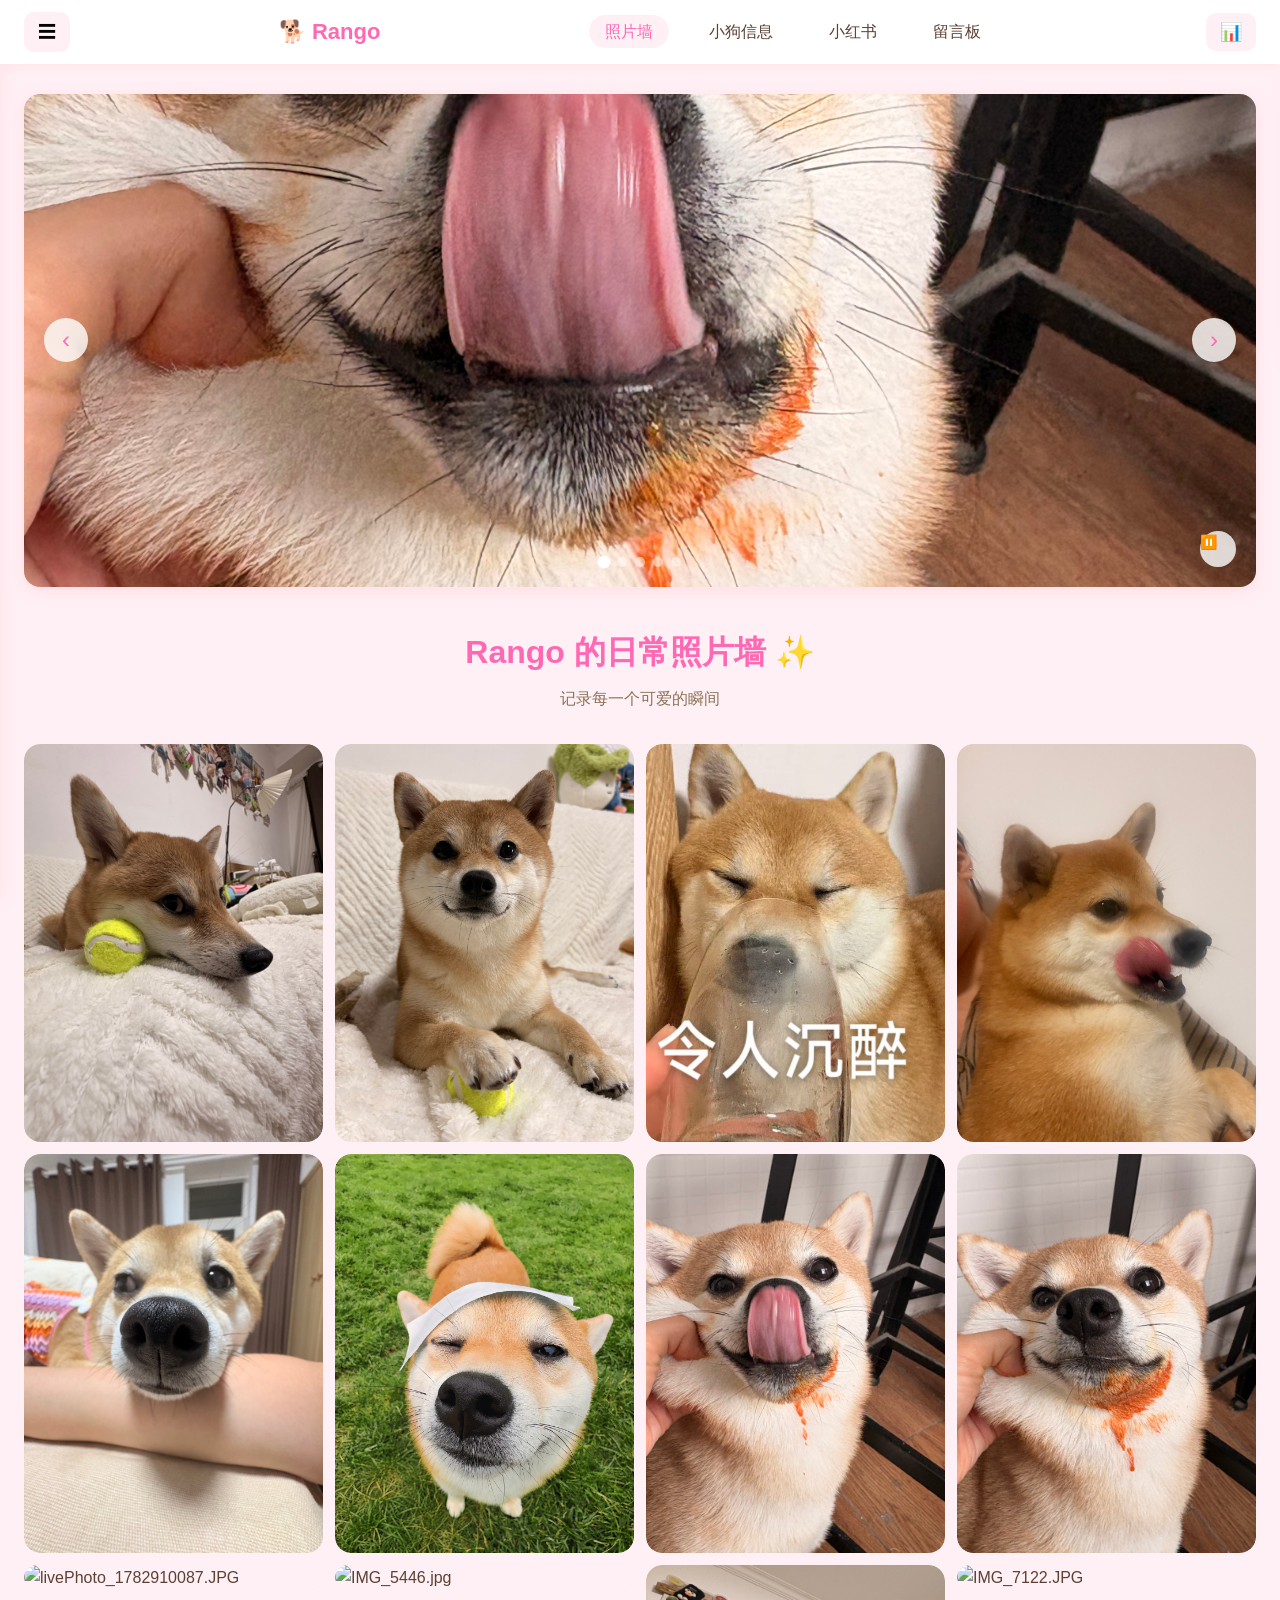
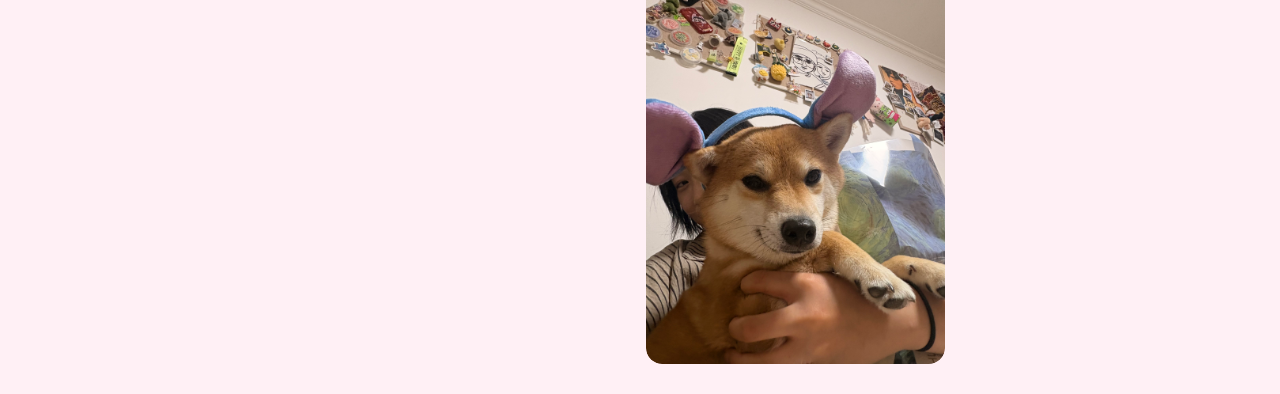
==== commit 8ba8bac9: "优化照片墙瀑布流布局和整体比例" ====
--- a/index.html
+++ b/index.html
@@ -255,21 +255,45 @@
             
             grid.innerHTML = '';
             
+            const columns = [[], [], [], []];
+            const columnHeights = [0, 0, 0, 0];
+            
             photos.forEach((photo, index) => {
-                const card = document.createElement('div');
-                card.className = 'masonry-item';
-                card.onclick = () => openLightbox(index);
-                card.innerHTML = `
-                    <div class="photo-card">
-                        <img src="${photo.src}" alt="${photo.name}" loading="lazy">
-                        <div class="photo-overlay">
-                            <span class="photo-date">${photo.date}</span>
-                            <span class="photo-likes">❤️ ${likes[photo.name] || 0}</span>
+                let minCol = 0;
+                let minHeight = columnHeights[0];
+                for (let i = 1; i < 4; i++) {
+                    if (columnHeights[i] < minHeight) {
+                        minHeight = columnHeights[i];
+                        minCol = i;
+                    }
+                }
+                
+                columns[minCol].push({ photo, index });
+                columnHeights[minCol] += 1;
+            });
+            
+            for (let col = 0; col < 4; col++) {
+                const columnDiv = document.createElement('div');
+                columnDiv.className = 'masonry-column';
+                
+                columns[col].forEach(item => {
+                    const card = document.createElement('div');
+                    card.className = 'masonry-item';
+                    card.onclick = () => openLightbox(item.index);
+                    card.innerHTML = `
+                        <div class="photo-card">
+                            <img src="${item.photo.src}" alt="${item.photo.name}" loading="lazy">
+                            <div class="photo-overlay">
+                                <span class="photo-date">${item.photo.date}</span>
+                                <span class="photo-likes">❤️ ${likes[item.photo.name] || 0}</span>
+                            </div>
                         </div>
-                    </div>
-                `;
-                grid.appendChild(card);
-            });
+                    `;
+                    columnDiv.appendChild(card);
+                });
+                
+                grid.appendChild(columnDiv);
+            }
         }
 
         function renderCarousel() {
--- a/styles.css
+++ b/styles.css
@@ -269,7 +269,7 @@
 .carousel {
     position: relative;
     overflow: hidden;
-    aspect-ratio: 3 / 1;
+    aspect-ratio: 5 / 2;
 }
 
 .carousel-track {
@@ -377,14 +377,23 @@
 }
 
 .masonry-grid {
-    column-count: 4;
-    column-gap: 16px;
+    display: flex;
+    gap: 12px;
+    align-items: flex-start;
+}
+
+.masonry-column {
+    flex: 1;
+    display: flex;
+    flex-direction: column;
+    gap: 12px;
 }
 
 .masonry-item {
-    break-inside: avoid;
-    margin-bottom: 16px;
-    cursor: pointer;
+    cursor: pointer;
+    border-radius: var(--radius);
+    overflow: hidden;
+    width: 100%;
 }
 
 .photo-card {
@@ -393,15 +402,17 @@
     overflow: hidden;
     box-shadow: var(--shadow);
     transition: transform 0.3s ease, box-shadow 0.3s ease;
+    width: 100%;
 }
 
 .photo-card:hover {
-    transform: translateY(-4px);
-    box-shadow: 0 10px 30px rgba(255, 105, 180, 0.3);
+    transform: scale(1.02);
+    box-shadow: 0 8px 25px rgba(255, 105, 180, 0.25);
 }
 
 .photo-card img {
     width: 100%;
+    height: auto;
     display: block;
 }
 
@@ -986,13 +997,17 @@
 
 @media (max-width: 1200px) {
     .masonry-grid {
-        column-count: 3;
+        gap: 10px;
+    }
+    
+    .masonry-column {
+        gap: 10px;
     }
 }
 
 @media (max-width: 900px) {
-    .masonry-grid {
-        column-count: 2;
+    .masonry-grid .masonry-column:nth-child(4) {
+        display: none;
     }
     
     .stats-grid {
@@ -1036,13 +1051,16 @@
         text-align: center;
     }
     
+    .masonry-grid .masonry-column:nth-child(3) {
+        display: none;
+    }
+    
     .masonry-grid {
-        column-count: 2;
-        column-gap: 12px;
-    }
-    
-    .masonry-item {
-        margin-bottom: 12px;
+        gap: 10px;
+    }
+    
+    .masonry-column {
+        gap: 10px;
     }
     
     .carousel {
@@ -1061,7 +1079,7 @@
 }
 
 @media (max-width: 480px) {
-    .masonry-grid {
-        column-count: 1;
-    }
-}
+    .masonry-grid .masonry-column:nth-child(2) {
+        display: none;
+    }
+}
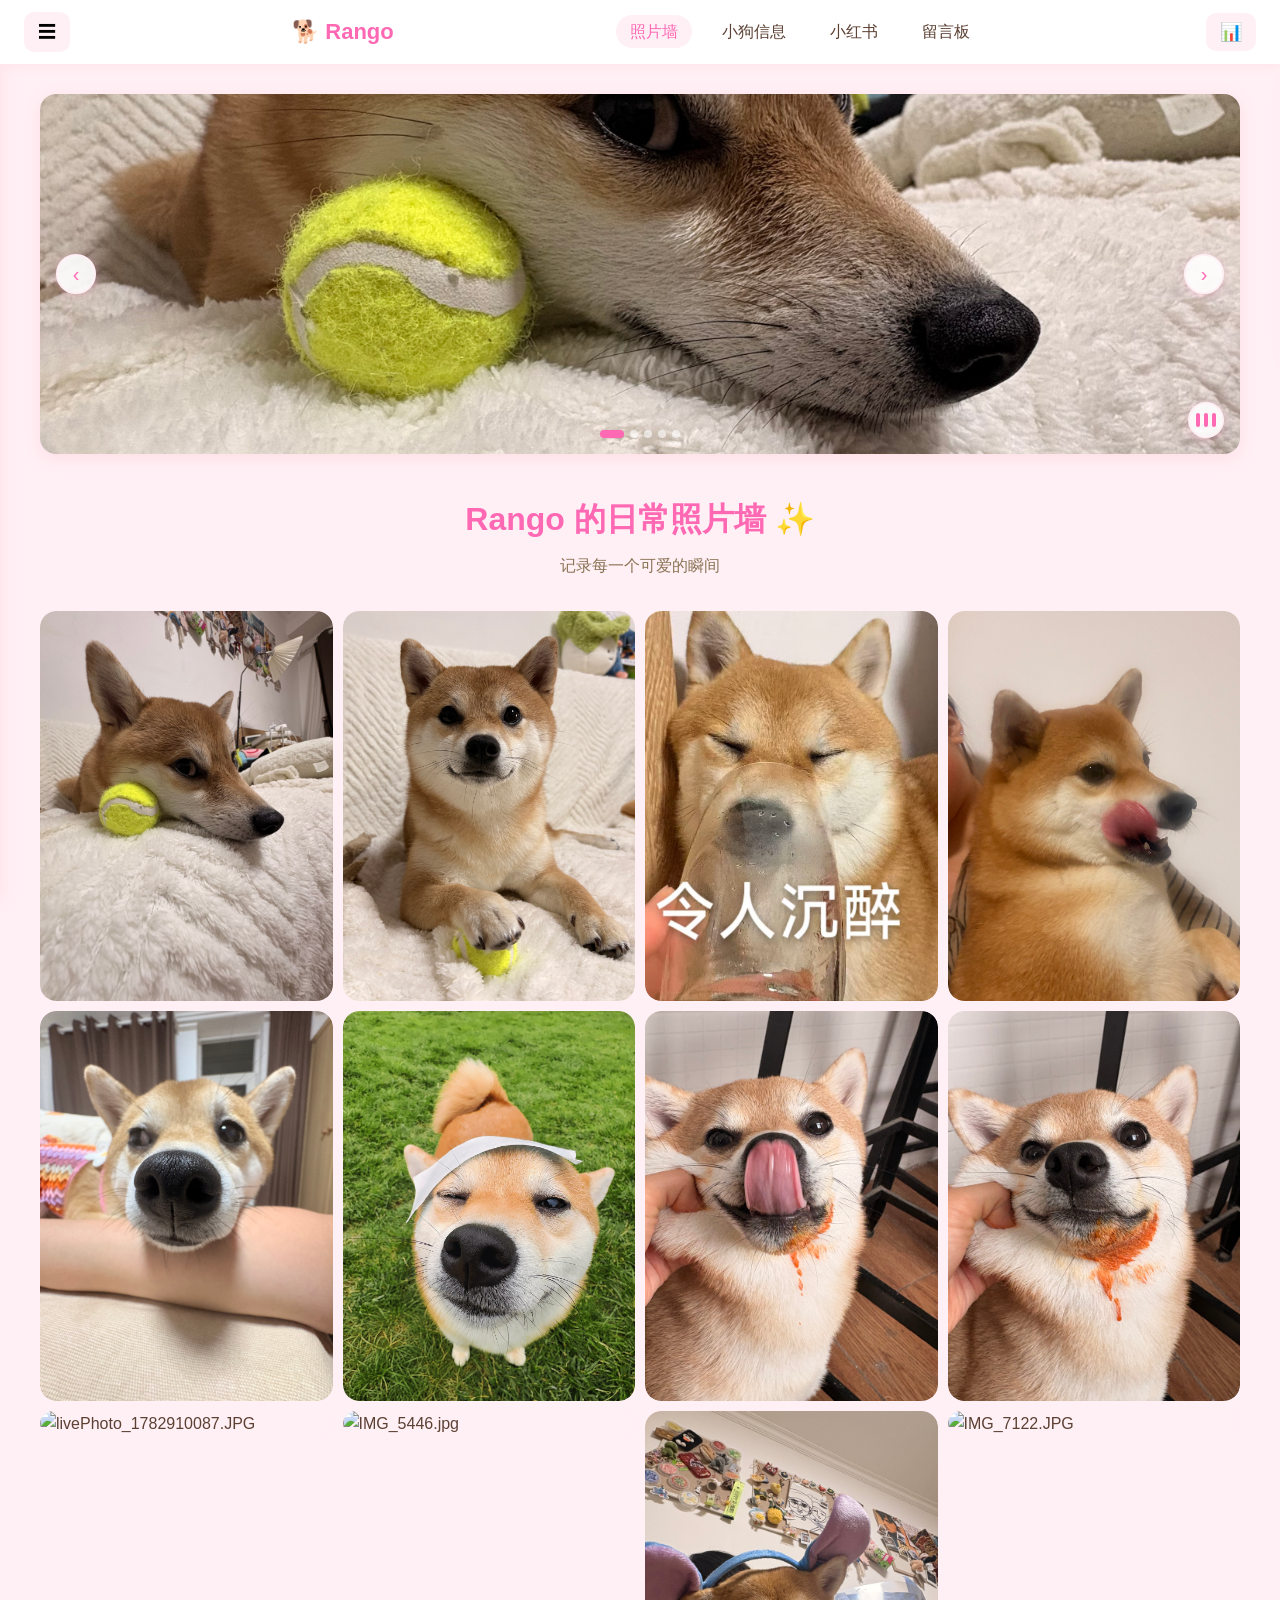
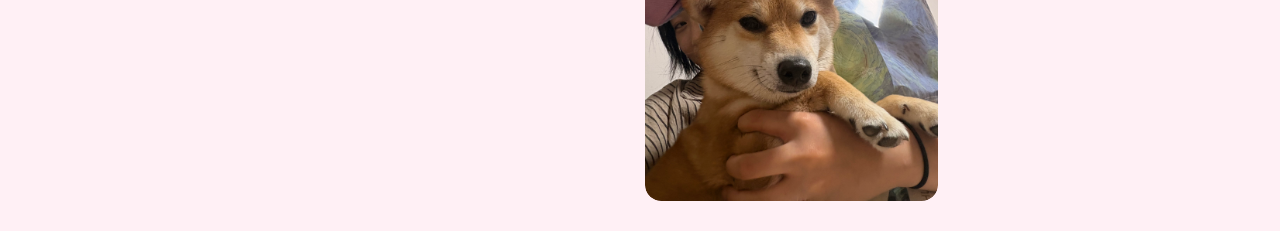
==== commit f986db95: "修复播放暂停按钮样式" ====
--- a/index.html
+++ b/index.html
@@ -93,7 +93,9 @@
                 <button class="carousel-btn prev" id="prevBtn">‹</button>
                 <button class="carousel-btn next" id="nextBtn">›</button>
                 <div class="carousel-dots" id="carouselDots"></div>
-                <div class="carousel-play" id="playPauseBtn">⏸️</div>
+                <div class="carousel-play" id="playPauseBtn">
+                    <span class="play-icon"></span>
+                </div>
             </div>
         </div>
 
@@ -349,11 +351,12 @@
         function toggleCarousel() {
             isPlaying = !isPlaying;
             const btn = document.getElementById('playPauseBtn');
-            btn.textContent = isPlaying ? '⏸️' : '▶️';
             
             if (isPlaying) {
+                btn.classList.remove('playing');
                 startCarousel();
             } else {
+                btn.classList.add('playing');
                 clearInterval(carouselTimer);
             }
         }
--- a/styles.css
+++ b/styles.css
@@ -68,17 +68,19 @@
 
 .nav-links {
     display: flex;
-    gap: 24px;
+    gap: 16px;
     list-style: none;
+    flex-wrap: nowrap;
 }
 
 .nav-links a {
     text-decoration: none;
     color: var(--text-dark);
     font-weight: 500;
-    padding: 8px 16px;
+    padding: 8px 14px;
     border-radius: 20px;
     transition: all 0.3s ease;
+    white-space: nowrap;
 }
 
 .nav-links a:hover,
@@ -249,9 +251,9 @@
 }
 
 main {
-    max-width: 1400px;
+    max-width: 100%;
     margin: 0 auto;
-    padding: 30px 24px;
+    padding: 30px 40px;
     transition: margin-left 0.3s ease;
 }
 
@@ -269,7 +271,7 @@
 .carousel {
     position: relative;
     overflow: hidden;
-    aspect-ratio: 5 / 2;
+    aspect-ratio: 10 / 3;
 }
 
 .carousel-track {
@@ -294,72 +296,135 @@
     position: absolute;
     top: 50%;
     transform: translateY(-50%);
-    background: rgba(255, 255, 255, 0.8);
-    border: none;
-    width: 44px;
-    height: 44px;
+    background: rgba(255, 255, 255, 0.9);
+    border: 2px solid var(--light-pink);
+    width: 40px;
+    height: 40px;
     border-radius: 50%;
-    font-size: 24px;
+    font-size: 20px;
     cursor: pointer;
     color: var(--deep-pink);
     transition: all 0.3s ease;
     display: flex;
     align-items: center;
     justify-content: center;
+    box-shadow: 0 2px 10px rgba(255, 105, 180, 0.2);
 }
 
 .carousel-btn:hover {
-    background: var(--white);
+    background: var(--deep-pink);
+    color: white;
     transform: translateY(-50%) scale(1.1);
+    box-shadow: 0 4px 15px rgba(255, 105, 180, 0.4);
 }
 
 .carousel-btn.prev {
-    left: 20px;
+    left: 16px;
 }
 
 .carousel-btn.next {
-    right: 20px;
+    right: 16px;
 }
 
 .carousel-dots {
     position: absolute;
-    bottom: 20px;
+    bottom: 16px;
     left: 50%;
     transform: translateX(-50%);
     display: flex;
-    gap: 8px;
+    gap: 6px;
 }
 
 .dot {
-    width: 10px;
-    height: 10px;
+    width: 8px;
+    height: 8px;
     border-radius: 50%;
-    background: rgba(255, 255, 255, 0.5);
+    background: rgba(255, 255, 255, 0.6);
     cursor: pointer;
     transition: all 0.3s ease;
 }
 
 .dot.active {
-    background: var(--white);
-    transform: scale(1.3);
+    background: var(--deep-pink);
+    width: 24px;
+    border-radius: 4px;
 }
 
 .carousel-play {
     position: absolute;
-    bottom: 20px;
-    right: 20px;
-    background: rgba(255, 255, 255, 0.8);
-    border: none;
+    bottom: 16px;
+    right: 16px;
+    background: rgba(255, 255, 255, 0.9);
+    border: 2px solid var(--light-pink);
     width: 36px;
     height: 36px;
     border-radius: 50%;
     cursor: pointer;
-    font-size: 14px;
-    transition: all 0.3s ease;
+    transition: all 0.3s ease;
+    display: flex;
+    align-items: center;
+    justify-content: center;
+    box-shadow: 0 2px 10px rgba(255, 105, 180, 0.2);
 }
 
 .carousel-play:hover {
-    background: var(--white);
+    background: var(--deep-pink);
+    transform: scale(1.1);
+    box-shadow: 0 4px 15px rgba(255, 105, 180, 0.4);
+}
+
+.carousel-play:hover .play-icon,
+.carousel-play:hover .play-icon::before,
+.carousel-play:hover .play-icon::after {
+    background: white;
+}
+
+.play-icon {
+    width: 4px;
+    height: 14px;
+    background: var(--deep-pink);
+    border-radius: 2px;
+    position: relative;
+    transition: all 0.3s ease;
+}
+
+.play-icon::before,
+.play-icon::after {
+    content: '';
+    position: absolute;
+    width: 4px;
+    height: 14px;
+    background: var(--deep-pink);
+    border-radius: 2px;
+    transition: all 0.3s ease;
+}
+
+.play-icon::before {
+    left: -8px;
+}
+
+.play-icon::after {
+    right: -8px;
+}
+
+.carousel-play.playing .play-icon {
+    width: 0;
+    height: 0;
+    background: transparent;
+    border-left: 12px solid var(--deep-pink);
+    border-top: 8px solid transparent;
+    border-bottom: 8px solid transparent;
+    border-radius: 0;
+    margin-left: 3px;
+}
+
+.carousel-play.playing .play-icon::before,
+.carousel-play.playing .play-icon::after {
+    display: none;
+}
+
+.carousel-play.playing:hover .play-icon {
+    border-left-color: white;
 }
 
 .page-title {
@@ -378,7 +443,7 @@
 
 .masonry-grid {
     display: flex;
-    gap: 12px;
+    gap: 10px;
     align-items: flex-start;
 }
 
@@ -386,7 +451,7 @@
     flex: 1;
     display: flex;
     flex-direction: column;
-    gap: 12px;
+    gap: 10px;
 }
 
 .masonry-item {
@@ -995,17 +1060,7 @@
     font-size: 15px;
 }
 
-@media (max-width: 1200px) {
-    .masonry-grid {
-        gap: 10px;
-    }
-    
-    .masonry-column {
-        gap: 10px;
-    }
-}
-
-@media (max-width: 900px) {
+@media (max-width: 600px) {
     .masonry-grid .masonry-column:nth-child(4) {
         display: none;
     }
@@ -1015,14 +1070,14 @@
     }
 }
 
-@media (max-width: 768px) {
+@media (max-width: 480px) {
     .nav-links {
-        gap: 12px;
+        gap: 8px;
     }
     
     .nav-links a {
-        padding: 6px 12px;
-        font-size: 14px;
+        padding: 6px 10px;
+        font-size: 13px;
     }
     
     .sidebar {
@@ -1056,11 +1111,11 @@
     }
     
     .masonry-grid {
-        gap: 10px;
+        gap: 8px;
     }
     
     .masonry-column {
-        gap: 10px;
+        gap: 8px;
     }
     
     .carousel {
@@ -1078,7 +1133,7 @@
     }
 }
 
-@media (max-width: 480px) {
+@media (max-width: 400px) {
     .masonry-grid .masonry-column:nth-child(2) {
         display: none;
     }
